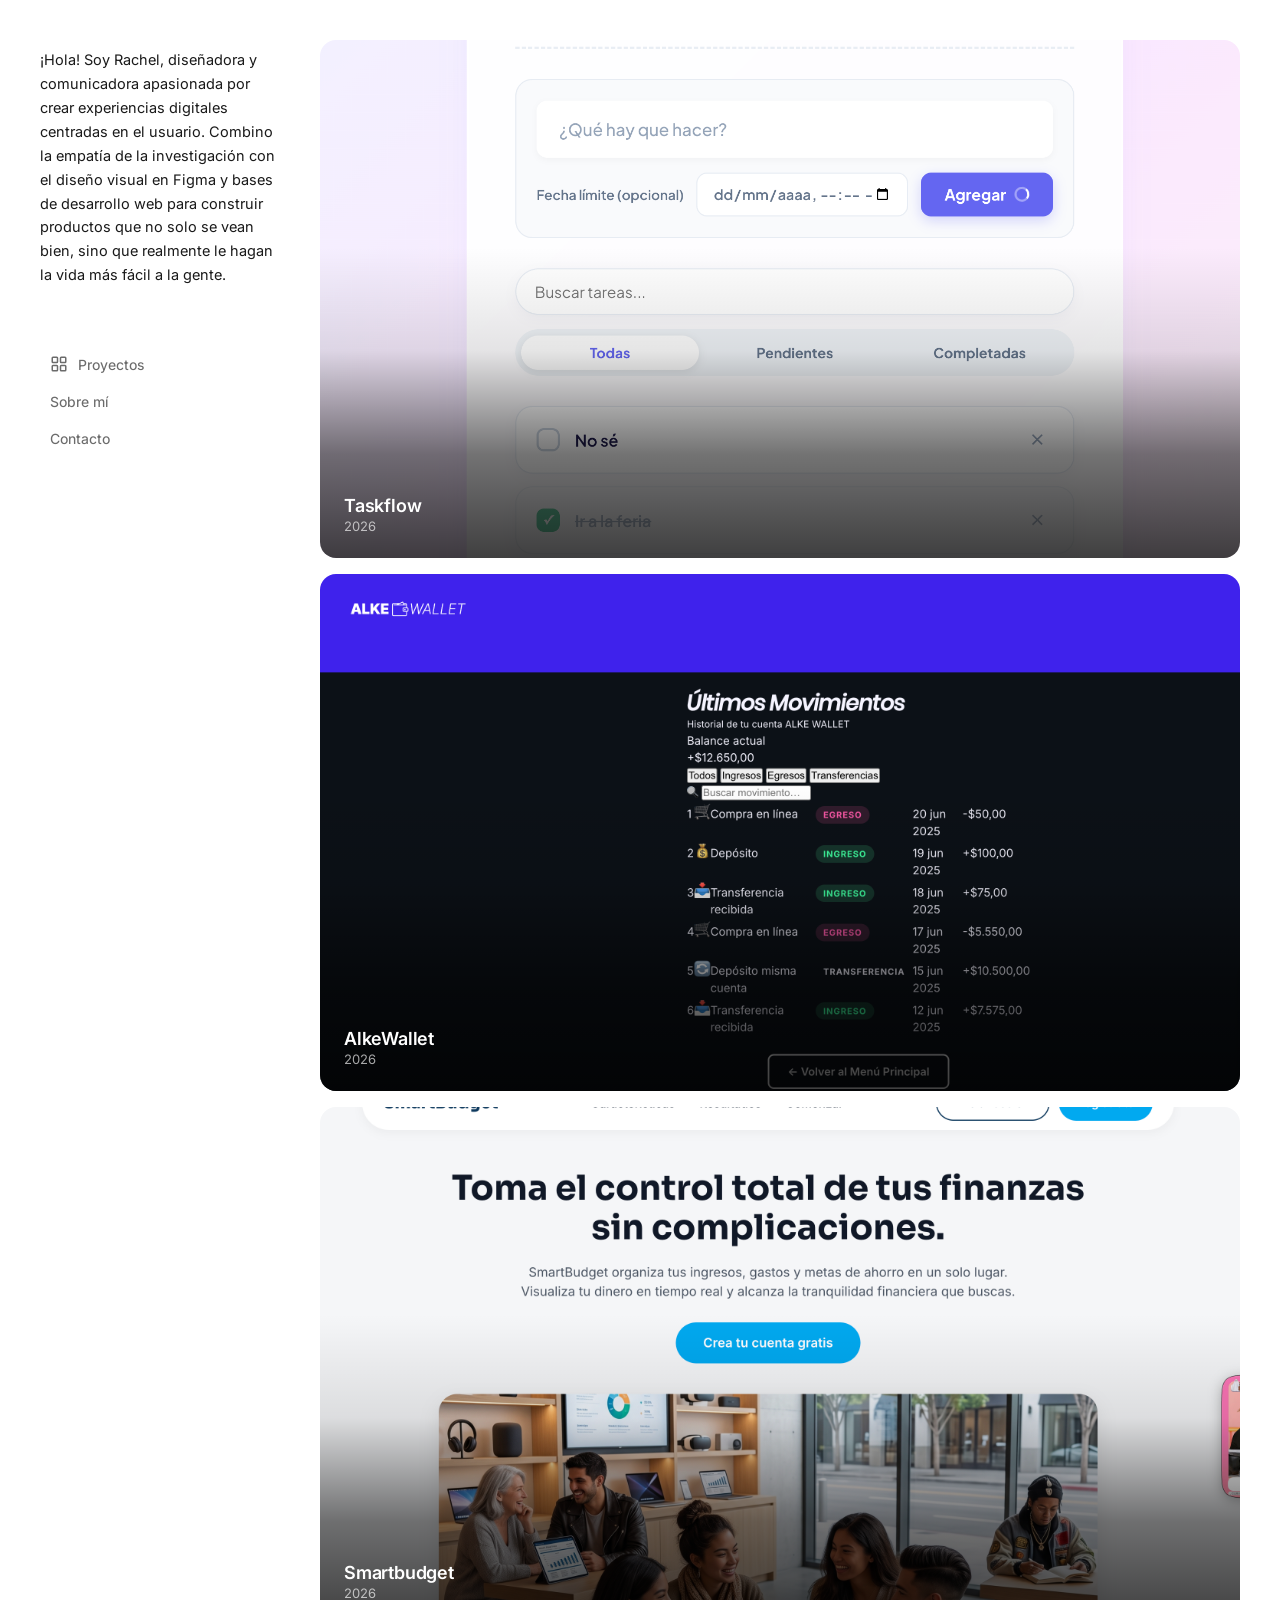
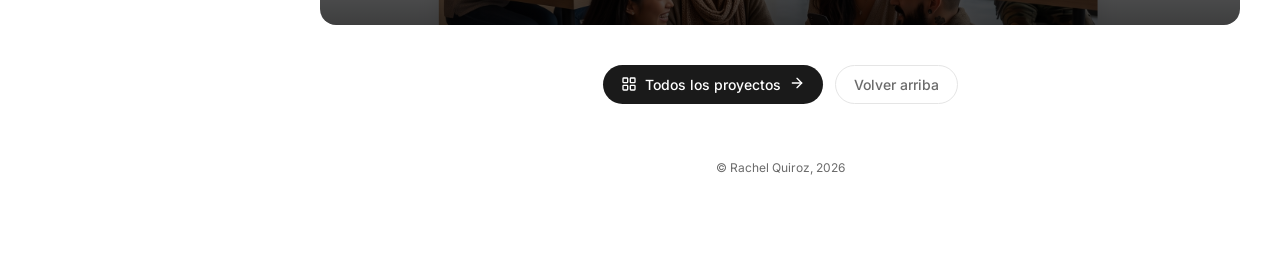
==== index.html @ d721c05d "reenlazar imágenes" ====
<!DOCTYPE html>
<html lang="en">

<head>
  <meta charset="UTF-8" />
  <meta name="viewport" content="width=device-width, initial-scale=1.0" />
  <title>Rachel Quiroz - Product Designer</title>
  <link rel="stylesheet" href="./assets/style.css">
  <link rel="preconnect" href="https://fonts.googleapis.com" />
  <link rel="preconnect" href="https://fonts.gstatic.com" crossorigin />
  <link href="https://fonts.googleapis.com/css2?family=Inter:wght@300;400;500;600&display=swap" rel="stylesheet" />

  <head>

  <body>

    <!-- Mobile bottom nav -->
    <nav class="nav-tabs">
      <a href="#">
        <svg viewBox="0 0 24 24" fill="none" stroke="currentColor" stroke-width="2" stroke-linecap="round"
          stroke-linejoin="round">
          <rect x="3" y="3" width="7" height="7" rx="1" />
          <rect x="14" y="3" width="7" height="7" rx="1" />
          <rect x="3" y="14" width="7" height="7" rx="1" />
          <rect x="14" y="14" width="7" height="7" rx="1" />
        </svg>
        Work
      </a>
      <a href="https://x.com/laurasideral" target="_blank">
        <svg viewBox="0 0 24 24" fill="none" stroke="currentColor" stroke-width="2" stroke-linecap="round"
          stroke-linejoin="round">
          <path d="M4 4l11.733 16h4.267l-11.733-16z" />
          <path d="M4 20l6.768-6.768m2.46-2.46L20 4" />
        </svg>

      </a>
      <a href="https://notes.lausandoval.com/" target="_blank">
        <svg viewBox="0 0 24 24" fill="none" stroke="currentColor" stroke-width="2" stroke-linecap="round"
          stroke-linejoin="round">
          <path d="M11 17.5v-6.5h.5l4 6h.5v-6.5" />
          <path
            d="M19.077 20.071l-11.53.887a1 1 0 0 1-.876-.397l-2.471-3.294a1 1 0 0 1-.2-.6v-10.741a1 1 0 0 1 .923-.997l11.389-.876a2 2 0 0 1 1.262.33l1.535 1.023a2 2 0 0 1 .891 1.664v12.004a1 1 0 0 1-.923.997z" />
          <path d="M4.5 5.5l2.5 2.5" />
          <path d="M20 7l-13 1v12.5" />
        </svg>
        About me
      </a>
    </nav>

    <div class="home">

      <!-- ── SIDEBAR ── -->
      <section class="sidebar">
        <div class="intro">
          <p>¡Hola! Soy Rachel, diseñadora y comunicadora apasionada por crear experiencias digitales centradas en el
            usuario. Combino la empatía de la investigación con el diseño visual en Figma y bases de desarrollo web para
            construir productos que no solo se vean bien, sino que realmente le hagan la vida más fácil a la gente.
          <p>
        </div>

        <nav class="sidebar-nav">
          <a href="#">
            <svg viewBox="0 0 24 24" fill="none" stroke="currentColor" stroke-width="2" stroke-linecap="round"
              stroke-linejoin="round">
              <rect x="3" y="3" width="7" height="7" rx="1" />
              <rect x="14" y="3" width="7" height="7" rx="1" />
              <rect x="3" y="14" width="7" height="7" rx="1" />
              <rect x="14" y="14" width="7" height="7" rx="1" />
            </svg>
            Proyectos
          </a>
          <a href="https://x.com/laurasideral" target="_blank">

            Sobre mí
          </a>
          <a href="sobremi.html" target="_blank">

            Contacto
          </a>
        </nav>
      </section>

      <!-- ── PROJECTS ── -->
      <section class="featured-projects">

        <!-- Project 1 -->
        <a href="#" class="project-card">
          <img class="project-thumbnail" src="/assets/img/taskflow.png" alt="Taskflow" loading="lazy" />
          <div class="project-overlay">
            <div class="project-info">
              <span class="project-title">Taskflow</span>
              <span class="project-year">2026</span>
            </div>
          </div>
        </a>

        <!-- Project 2 -->
        <a href="#" class="project-card">
          <img class="project-thumbnail" src="/assets/img/alke.png" alt="AlkeWallet" loading="lazy" />
          <div class="project-overlay">
            <div class="project-info">
              <span class="project-title">AlkeWallet</span>
              <span class="project-year">2026</span>
            </div>
          </div>
        </a>

        <!-- Project 3 -->
        <a href="#" class="project-card">
          <img class="project-thumbnail" src="/assets/img/smartbudget.png" alt="Smartbudget" loading="lazy" />
          <div class="project-overlay">
            <div class="project-info">
              <span class="project-title">Smartbudget</span>
              <span class="project-year">2026</span>
            </div>
          </div>
        </a>

        <!-- View All -->
        <div class="view-all-wrap">
          <a href="https://rqsalinas.myportfolio.com" target="_blank" rel="noopener noreferrer"
            class="btn btn-secondary">
            <svg viewBox="0 0 24 24" fill="none" stroke="currentColor" stroke-width="2" stroke-linecap="round"
              stroke-linejoin="round">
              <rect x="3" y="3" width="7" height="7" rx="1" />
              <rect x="14" y="3" width="7" height="7" rx="1" />
              <rect x="3" y="14" width="7" height="7" rx="1" />
              <rect x="14" y="14" width="7" height="7" rx="1" />
            </svg>
            Todos los proyectos
            <div class="btn-arrow">
              <svg viewBox="0 0 24 24" fill="none" stroke="currentColor" stroke-width="2" stroke-linecap="round"
                stroke-linejoin="round">
                <line x1="5" y1="12" x2="19" y2="12" />
                <polyline points="12 5 19 12 12 19" />
              </svg>
            </div>
          </a>

          <button class="btn btn-tertiary" onclick="window.scrollTo({ top: 0, behavior: 'smooth' });">
            Volver arriba
          </button>
        </div>

        <footer>
          <p>© Rachel Quiroz, 2026</p>
        </footer>

  </body>

</html>
---- assets/style.css ----
/* ── RESET ── */
*, *::before, *::after {
  box-sizing: border-box;
  margin: 0;
  padding: 0;
}

/* ── VARIABLES ── */
:root {
  --bg: #ffffff;
  --text: #1a1a1a;
  --text-secondary: #6b6b6b;
  --border: #e5e5e5;
  --nav-width: 260px;
  --sidebar-width: 320px;
}

/* ── BASE ── */
html {
  font-family: 'Inter', -apple-system, BlinkMacSystemFont, sans-serif;
  background: var(--bg);
  color: var(--text);
  font-size: 15px;
  -webkit-font-smoothing: antialiased;
}

a {
  color: inherit;
  text-decoration: none;
}

/* ── MOBILE BOTTOM NAV ── */
.nav-tabs {
  display: none;
  position: fixed;
  bottom: 0;
  left: 0;
  right: 0;
  z-index: 100;
  background: rgba(255, 255, 255, 0.92);
  backdrop-filter: blur(12px);
  border-top: 1px solid var(--border);
  padding: 8px 0 max(8px, env(safe-area-inset-bottom));
  justify-content: space-around;
}

.nav-tabs a {
  display: flex;
  flex-direction: column;
  align-items: center;
  gap: 4px;
  font-size: 11px;
  color: var(--text-secondary);
  padding: 4px 16px;
}

.nav-tabs a svg {
  width: 22px;
  height: 22px;
}

/* ── LAYOUT ── */
.home {
  display: flex;
  min-height: 100vh;
}

/* ── SIDEBAR ── */
.sidebar {
  width: var(--sidebar-width);
  min-height: 100vh;
  padding: 48px 40px;
  position: sticky;
  top: 0;
  height: 100vh;
  display: flex;
  flex-direction: column;
  gap: 40px;
  flex-shrink: 0;
}

.intro p {
  line-height: 1.65;
  color: var(--text);
  font-size: 14.5px;
}

.intro p + p {
  margin-top: 20px;
}

.intro a {
  text-decoration: underline;
  text-underline-offset: 3px;
}

.intro a:hover {
  opacity: 0.6;
}

.emoji-avatar {
  display: inline-block;
  width: 22px;
  height: 22px;
  border-radius: 50%;
  vertical-align: -5px;
  margin-left: 2px;
  background: #ddd;
  overflow: hidden;
}

.emoji-avatar img {
  width: 100%;
  height: 100%;
  object-fit: cover;
}

/* ── SIDEBAR NAV ── */
.sidebar-nav {
  display: flex;
  flex-direction: column;
  gap: 4px;
}

.sidebar-nav a {
  display: flex;
  align-items: center;
  gap: 10px;
  padding: 8px 10px;
  border-radius: 8px;
  color: var(--text-secondary);
  font-size: 14px;
  font-weight: 450;
  transition: background 0.15s, color 0.15s;
}

.sidebar-nav a:hover {
  background: #f5f5f5;
  color: var(--text);
}

.sidebar-nav a svg {
  width: 18px;
  height: 18px;
  flex-shrink: 0;
  stroke: currentColor;
}

/* ── PROJECTS FEED ── */
.featured-projects {
  flex: 1;
  padding: 40px 40px 40px 0;
  display: flex;
  flex-direction: column;
  gap: 16px;
}

.project-card {
  position: relative;
  border-radius: 16px;
  overflow: hidden;
  background: #111;
  aspect-ratio: 16 / 9;
  cursor: pointer;
  flex-shrink: 0;
}

.project-card:hover .project-thumbnail {
  transform: scale(1.02);
}

.project-thumbnail {
  width: 100%;
  height: 100%;
  object-fit: cover;
  display: block;
  transition: transform 0.4s ease;
}

.project-card video.project-thumbnail {
  width: 100%;
  height: 100%;
  object-fit: cover;
}

/* Progressive blur overlay */
.project-overlay {
  position: absolute;
  inset: 0;
  background: linear-gradient(
    to bottom,
    transparent 40%,
    rgba(0, 0, 0, 0.1) 60%,
    rgba(0, 0, 0, 0.55) 80%,
    rgba(0, 0, 0, 0.75) 100%
  );
  display: flex;
  align-items: flex-end;
  padding: 24px;
  gap: 6px;
}

.project-info {
  display: flex;
  flex-direction: column;
  gap: 2px;
}

.project-title {
  color: #fff;
  font-size: 18px;
  font-weight: 600;
  letter-spacing: -0.2px;
}

.project-year {
  color: rgba(255, 255, 255, 0.65);
  font-size: 13px;
  font-weight: 400;
}

/* ── BUTTONS ── */
.view-all-wrap {
  display: flex;
  justify-content: center;
  padding: 24px 0 16px;
  gap: 12px;
}

.btn {
  display: inline-flex;
  align-items: center;
  gap: 8px;
  padding: 10px 18px;
  border-radius: 100px;
  font-size: 14px;
  font-weight: 500;
  cursor: pointer;
  border: none;
  transition: background 0.15s, opacity 0.15s;
  font-family: inherit;
}

.btn-secondary {
  background: #1a1a1a;
  color: #fff;
}

.btn-secondary:hover {
  opacity: 0.8;
}

.btn-tertiary {
  background: transparent;
  color: var(--text-secondary);
  border: 1px solid var(--border);
}

.btn-tertiary:hover {
  background: #f5f5f5;
  color: var(--text);
}

.btn svg {
  width: 16px;
  height: 16px;
}

/* ── FOOTER ── */
footer {
  text-align: center;
  font-size: 12px;
  color: var(--text-secondary);
  padding: 24px 0 40px;
}

/* ── RESPONSIVE ── */
@media (max-width: 860px) {
  .home {
    flex-direction: column;
  }

  .sidebar {
    width: 100%;
    height: auto;
    position: static;
    padding: 32px 24px 24px;
    gap: 28px;
  }

  .sidebar-nav {
    flex-direction: row;
    flex-wrap: wrap;
  }

  .featured-projects {
    padding: 0 24px 100px;
  }

  .nav-tabs {
    display: flex;
  }

  .project-title {
    font-size: 15px;
  }
}

@media (max-width: 480px) {
  .sidebar {
    padding: 28px 20px 20px;
  }

  .featured-projects {
    padding: 0 16px 100px;
  }
}
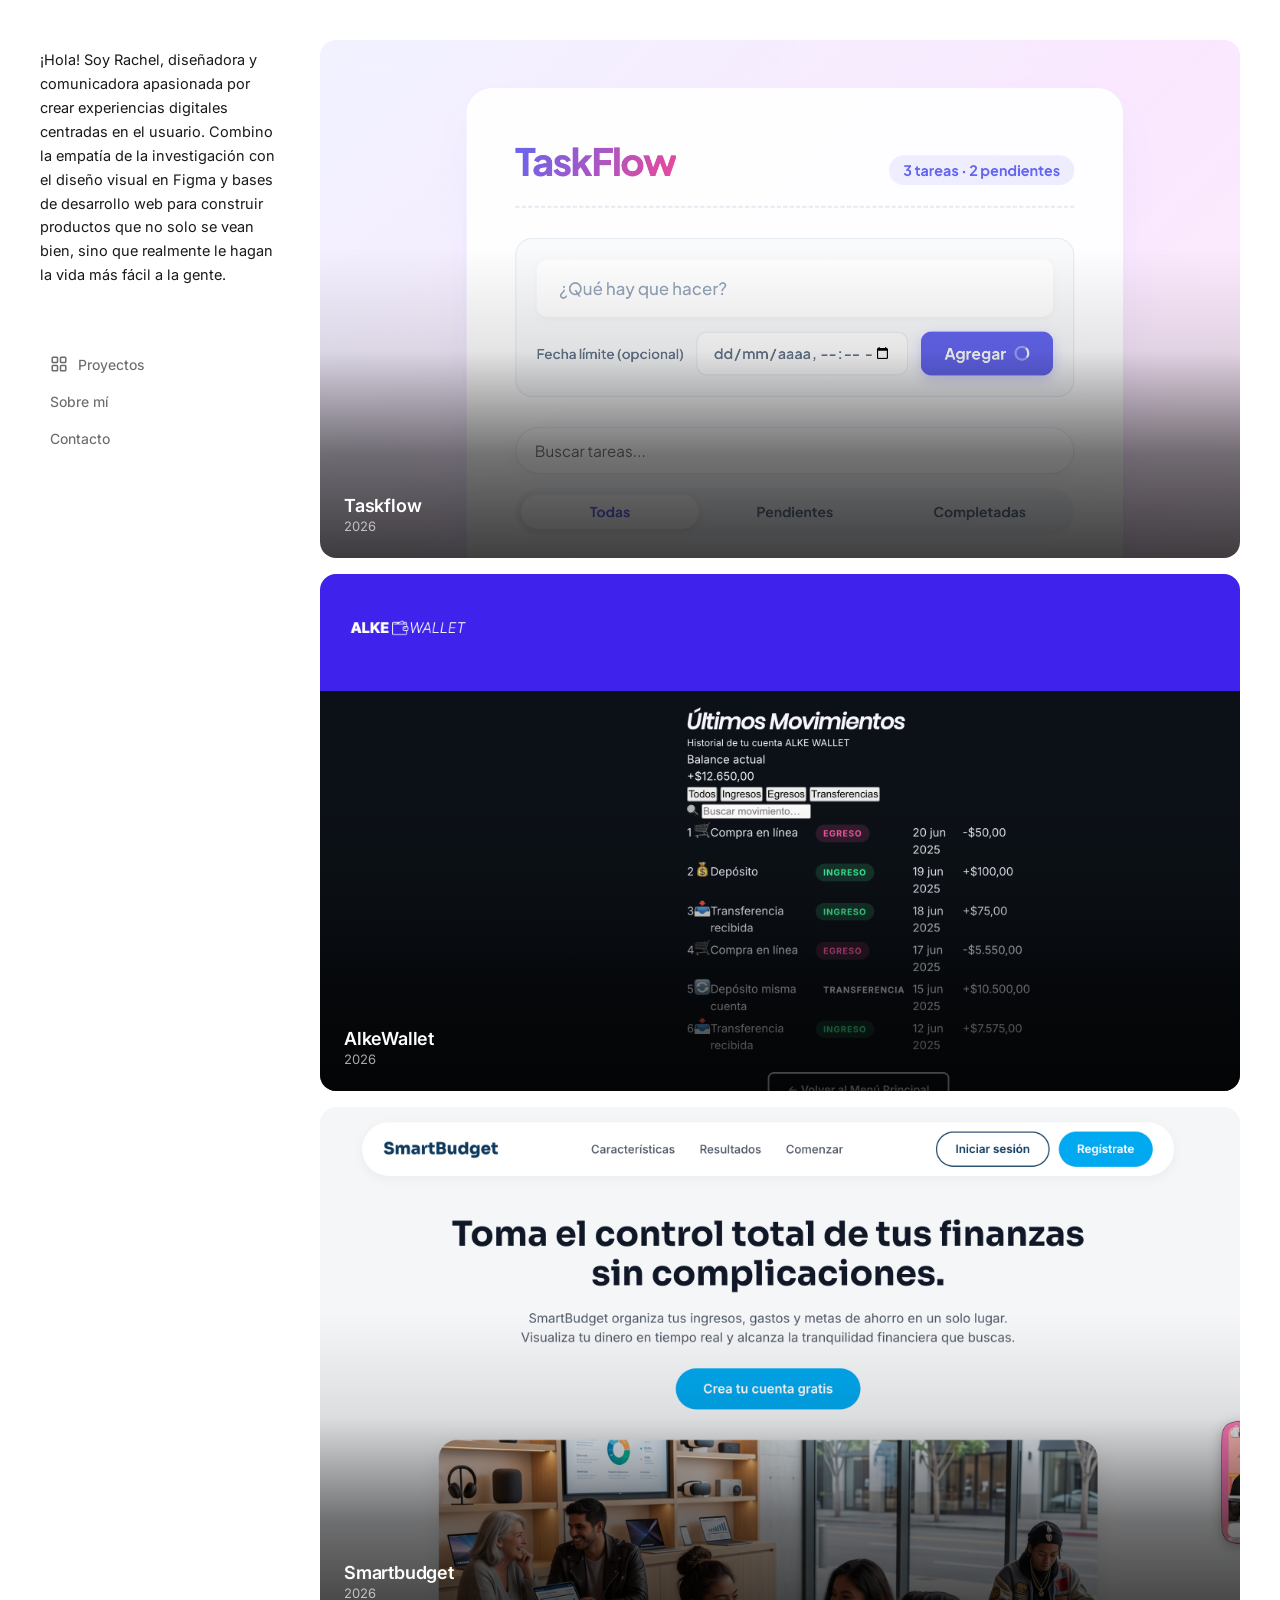
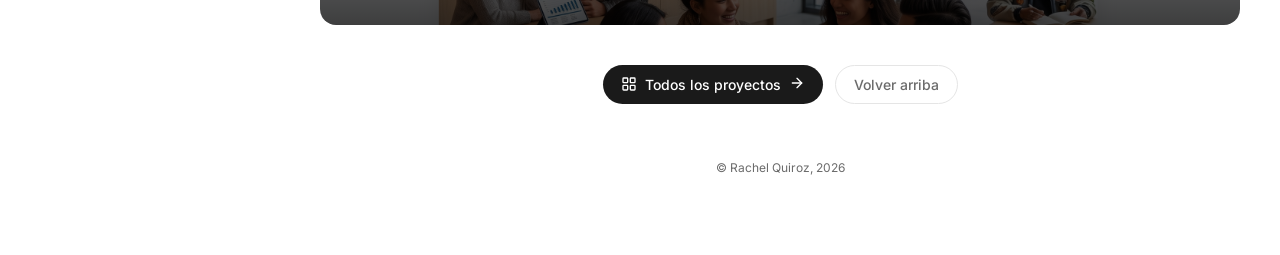
==== commit c8fcdf5f: "problema imágenes" ====
--- a/index.html
+++ b/index.html
@@ -26,7 +26,7 @@
         </svg>
         Work
       </a>
-      <a href="https://x.com/laurasideral" target="_blank">
+      <a href="sobremi.html" target="_blank">
         <svg viewBox="0 0 24 24" fill="none" stroke="currentColor" stroke-width="2" stroke-linecap="round"
           stroke-linejoin="round">
           <path d="M4 4l11.733 16h4.267l-11.733-16z" />
@@ -34,7 +34,7 @@
         </svg>
 
       </a>
-      <a href="https://notes.lausandoval.com/" target="_blank">
+      <a href="contacto.html" target="_blank">
         <svg viewBox="0 0 24 24" fill="none" stroke="currentColor" stroke-width="2" stroke-linecap="round"
           stroke-linejoin="round">
           <path d="M11 17.5v-6.5h.5l4 6h.5v-6.5" />
@@ -69,11 +69,11 @@
             </svg>
             Proyectos
           </a>
-          <a href="https://x.com/laurasideral" target="_blank">
+          <a href="sobremi.html" target="_blank">
 
             Sobre mí
           </a>
-          <a href="sobremi.html" target="_blank">
+          <a href="contacto.html" target="_blank">
 
             Contacto
           </a>
@@ -84,8 +84,8 @@
       <section class="featured-projects">
 
         <!-- Project 1 -->
-        <a href="#" class="project-card">
-          <img class="project-thumbnail" src="/assets/img/taskflow.png" alt="Taskflow" loading="lazy" />
+        <a href="https://github.com/soylarach/TaskFlow" target="_blank" class="project-card">
+          <img class="project-thumbnail" src="/assets/img/taskflow.png" alt="Taskflow" />
           <div class="project-overlay">
             <div class="project-info">
               <span class="project-title">Taskflow</span>
@@ -95,8 +95,8 @@
         </a>
 
         <!-- Project 2 -->
-        <a href="#" class="project-card">
-          <img class="project-thumbnail" src="/assets/img/alke.png" alt="AlkeWallet" loading="lazy" />
+        <a href="https://github.com/soylarach/AlkeWallet" target="_blank" class="project-card">
+          <img class="project-thumbnail" src="/assets/img/alke.png" alt="AlkeWallet" />
           <div class="project-overlay">
             <div class="project-info">
               <span class="project-title">AlkeWallet</span>
@@ -106,8 +106,8 @@
         </a>
 
         <!-- Project 3 -->
-        <a href="#" class="project-card">
-          <img class="project-thumbnail" src="/assets/img/smartbudget.png" alt="Smartbudget" loading="lazy" />
+        <a href="https://github.com/soylarach/SmartBudget" target="_blank" class="project-card">
+          <img class="project-thumbnail" src="/assets/img/smartbudget.png" alt="Smartbudget"/>
           <div class="project-overlay">
             <div class="project-info">
               <span class="project-title">Smartbudget</span>
--- a/assets/style.css
+++ b/assets/style.css
@@ -1,5 +1,7 @@
 /* ── RESET ── */
-*, *::before, *::after {
+*,
+*::before,
+*::after {
   box-sizing: border-box;
   margin: 0;
   padding: 0;
@@ -85,7 +87,7 @@
   font-size: 14.5px;
 }
 
-.intro p + p {
+.intro p+p {
   margin-top: 20px;
 }
 
@@ -187,13 +189,11 @@
 .project-overlay {
   position: absolute;
   inset: 0;
-  background: linear-gradient(
-    to bottom,
-    transparent 40%,
-    rgba(0, 0, 0, 0.1) 60%,
-    rgba(0, 0, 0, 0.55) 80%,
-    rgba(0, 0, 0, 0.75) 100%
-  );
+  background: linear-gradient(to bottom,
+      transparent 40%,
+      rgba(0, 0, 0, 0.1) 60%,
+      rgba(0, 0, 0, 0.55) 80%,
+      rgba(0, 0, 0, 0.75) 100%);
   display: flex;
   align-items: flex-end;
   padding: 24px;
@@ -315,3 +315,84 @@
     padding: 0 16px 100px;
   }
 }
+
+/* Máscara de recorte apaisada / rectangular redondeada */
+.cv-avatar [src] {
+  width: 140px;
+  /* Puedes ajustar el ancho que prefieras (ej. 140px - 180px) */
+  aspect-ratio: 8 / 12  ;
+  /* Proporción apaisada y estrecha (también puedes probar 2 / 1) */
+  object-fit: cover;
+  /* Evita que la foto se estire o deforme */
+  object-position: center;
+  /* Centra el encuadre (o 'top' si corta la cabeza) */
+  display: block;
+  border: 3px solid #ffffff;
+  box-shadow: 0 4px 14px rgba(0, 0, 0, 0.08);
+}
+
+/* Contenedor del ícono */
+.contact-card-icon {
+  display: flex;
+  align-items: center;
+  justify-content: center;
+  width: 42px;
+  height: 42px;
+  min-width: 42px;
+  /* Evita que se encoja en pantallas pequeñas */
+  border-radius: 10px;
+  background-color: #ffffff;
+  border: 1px solid rgba(0, 0, 0, 0.06);
+}
+
+/* Control estricto de tamaño para los SVG de contacto */
+.contact-card-icon svg {
+  width: 20px !important;
+  height: 20px !important;
+  stroke: #222;
+  stroke-width: 1.8;
+  display: block;
+}
+/* Contenedor del ícono */
+  .contact-card-icon {
+    width: 44px;
+    height: 44px;
+    min-width: 44px;
+    background-color: #f3f4f6;
+    border-radius: 10px;
+    display: flex;
+    align-items: center;
+    justify-content: center;
+    flex-shrink: 0;
+  }
+
+  /* Ícono SVG visible y con tamaño controlado */
+  .contact-card-icon svg {
+    width: 22px;
+    height: 22px;
+    stroke: #111827;
+    /* Color visible oscuro */
+    stroke-width: 2;
+    /* Grosor de la línea */
+    stroke-linecap: round;
+    stroke-linejoin: round;
+    fill: none;
+    /* Sin relleno de fondo */
+    display: block;
+  }
+  .project-card {
+  display: block;
+  position: relative;
+  width: 100%;
+  min-height: 200px;
+  overflow: hidden;
+  background-color: #f3f4f6; /* Si la imagen falla o tarda, se verá el recuadro gris */
+}
+
+.project-thumbnail {
+  display: block;
+  width: 100%;
+  height: auto;
+  min-height: 200px;
+  object-fit: cover;
+}
